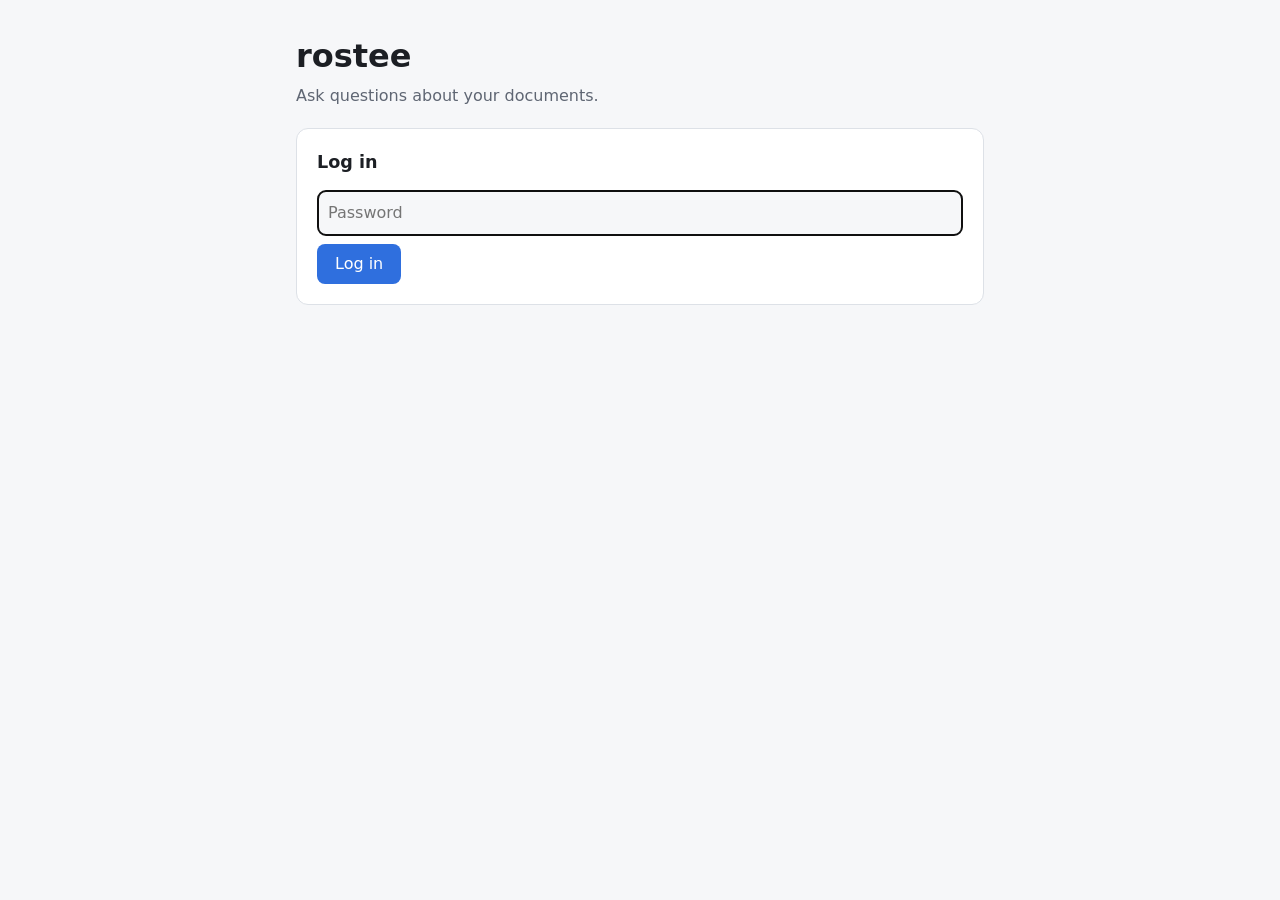
==== frontend/login.html @ 7ea6cb93 "feat(deploy): add login page, upload size limit, Docker image and Render blueprint - Login: one shar" ====
<!doctype html>
<html lang="en">
<head>
  <meta charset="utf-8">
  <meta name="viewport" content="width=device-width, initial-scale=1">
  <title>rostee · log in</title>
  <link rel="stylesheet" href="style.css">
</head>
<body>
  <header>
    <h1>rostee</h1>
    <p class="tagline">Ask questions about your documents.</p>
  </header>

  <main>
    <section class="card login">
      <h2>Log in</h2>
      <!-- A plain form post: the server checks the password, sets the login
           cookie and redirects, so this page works without any JavaScript. -->
      <form method="post" action="/login">
        <input type="password" name="password" placeholder="Password"
               autocomplete="current-password" required autofocus>
        <button type="submit">Log in</button>
      </form>
      <p id="error" class="result error" hidden>Wrong password. Try again.</p>
    </section>
  </main>

  <!-- The server sends a wrong password back here as ?error=1. -->
  <script>
    if (new URLSearchParams(location.search).has("error")) {
      document.getElementById("error").hidden = false;
    }
  </script>
</body>
</html>
---- frontend/style.css ----
/* Colors live in variables so dark mode only has to swap them once. */
:root {
  --bg: #f6f7f9;
  --card: #ffffff;
  --text: #1c1f24;
  --muted: #5f6673;
  --border: #dde1e7;
  --accent: #2f6fde;
  --ok: #1f8a4c;
  --bad: #c2362f;
}

@media (prefers-color-scheme: dark) {
  :root {
    --bg: #14161a;
    --card: #1d2026;
    --text: #e6e8eb;
    --muted: #9aa1ad;
    --border: #2e323a;
    --accent: #6b9cff;
    --ok: #4cc27f;
    --bad: #ff6b62;
  }
}

* {
  box-sizing: border-box;
}

body {
  margin: 0;
  font-family: system-ui, sans-serif;
  line-height: 1.5;
  background: var(--bg);
  color: var(--text);
}

header,
main {
  max-width: 720px;
  margin: 0 auto;
  padding: 0 16px;
}

header {
  padding-top: 32px;
}

h1 {
  margin: 0;
}

.tagline {
  margin: 4px 0 8px;
  color: var(--muted);
}

.status {
  font-size: 0.875rem;
  color: var(--muted);
}

.status.ok {
  color: var(--ok);
}

.status.down {
  color: var(--bad);
}

.card {
  margin: 20px 0;
  padding: 20px;
  background: var(--card);
  border: 1px solid var(--border);
  border-radius: 12px;
}

h2 {
  margin-top: 0;
  font-size: 1.1rem;
}

form {
  display: flex;
  flex-wrap: wrap;
  gap: 8px;
}

textarea,
input[type="password"] {
  width: 100%;
  padding: 10px;
  font: inherit;
  color: var(--text);
  background: var(--bg);
  border: 1px solid var(--border);
  border-radius: 8px;
  resize: vertical;
}

button {
  padding: 8px 18px;
  font: inherit;
  color: #fff;
  background: var(--accent);
  border: 0;
  border-radius: 8px;
  cursor: pointer;
}

button:disabled {
  opacity: 0.6;
  cursor: wait;
}

.result,
.answer {
  margin: 12px 0 0;
  white-space: pre-wrap;
}

.error {
  color: var(--bad);
}

/* Log out sits in the header as a quiet text button, not a big blue one. */
.logout {
  display: inline;
  margin-left: 12px;
}

button.link {
  padding: 0;
  font-size: 0.875rem;
  color: var(--muted);
  background: none;
  text-decoration: underline;
}

.sources {
  margin: 12px 0 0;
  padding-left: 20px;
  font-size: 0.9rem;
  color: var(--muted);
}
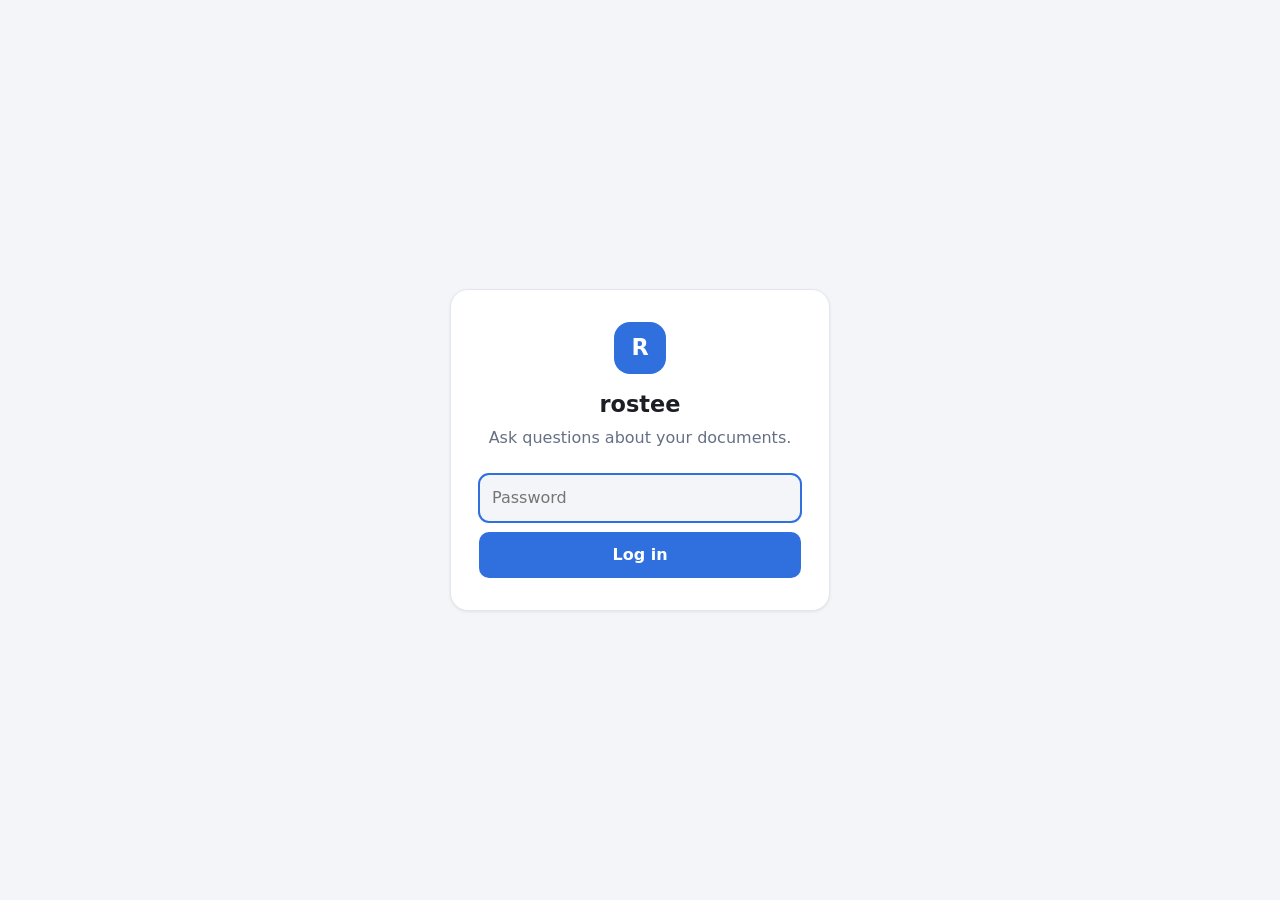
==== commit 0dc4e0ce: "feat(frontend): messenger-style chat UI with inline citations - Chat bubbles (you on the right, rost" ====
--- a/frontend/login.html
+++ b/frontend/login.html
@@ -6,24 +6,19 @@
   <title>rostee · log in</title>
   <link rel="stylesheet" href="style.css">
 </head>
-<body>
-  <header>
+<body class="login-page">
+  <main class="login-card">
+    <span class="logo" aria-hidden="true">R</span>
     <h1>rostee</h1>
     <p class="tagline">Ask questions about your documents.</p>
-  </header>
-
-  <main>
-    <section class="card login">
-      <h2>Log in</h2>
-      <!-- A plain form post: the server checks the password, sets the login
-           cookie and redirects, so this page works without any JavaScript. -->
-      <form method="post" action="/login">
-        <input type="password" name="password" placeholder="Password"
-               autocomplete="current-password" required autofocus>
-        <button type="submit">Log in</button>
-      </form>
-      <p id="error" class="result error" hidden>Wrong password. Try again.</p>
-    </section>
+    <!-- A plain form post: the server checks the password, sets the login
+         cookie and redirects, so this page works without any JavaScript. -->
+    <form method="post" action="/login">
+      <input type="password" name="password" placeholder="Password" aria-label="Password"
+             autocomplete="current-password" required autofocus>
+      <button type="submit" class="primary">Log in</button>
+    </form>
+    <p id="error" class="error" hidden>Wrong password. Try again.</p>
   </main>
 
   <!-- The server sends a wrong password back here as ?error=1. -->
--- a/frontend/style.css
+++ b/frontend/style.css
@@ -1,25 +1,29 @@
 /* Colors live in variables so dark mode only has to swap them once. */
 :root {
-  --bg: #f6f7f9;
-  --card: #ffffff;
-  --text: #1c1f24;
-  --muted: #5f6673;
-  --border: #dde1e7;
-  --accent: #2f6fde;
+  --bg: #f4f5f8;
+  --surface: #ffffff;
+  --text: #1b1e24;
+  --muted: #667085;
+  --border: #e3e6ec;
+  --accent: #2f6fde;       /* user bubbles, buttons, logo */
+  --accent-text: #2f6fde;  /* accent used as text on a plain surface */
   --ok: #1f8a4c;
   --bad: #c2362f;
+  --shadow: 0 1px 3px rgba(16, 24, 40, 0.08);
 }
 
 @media (prefers-color-scheme: dark) {
   :root {
-    --bg: #14161a;
-    --card: #1d2026;
-    --text: #e6e8eb;
+    --bg: #0f1115;
+    --surface: #181b21;
+    --text: #e7e9ee;
     --muted: #9aa1ad;
-    --border: #2e323a;
-    --accent: #6b9cff;
+    --border: #2a2e36;
+    --accent: #3b6fe0;      /* dark enough for white text to stay readable */
+    --accent-text: #8fb0ff; /* lighter, so it reads on the dark surface */
     --ok: #4cc27f;
     --bad: #ff6b62;
+    --shadow: none;
   }
 }
 
@@ -29,118 +33,389 @@
 
 body {
   margin: 0;
-  font-family: system-ui, sans-serif;
+  font-family: system-ui, -apple-system, "Segoe UI", sans-serif;
   line-height: 1.5;
   background: var(--bg);
   color: var(--text);
 }
 
-header,
-main {
-  max-width: 720px;
-  margin: 0 auto;
+button {
+  font: inherit;
+  border: 0;
+  cursor: pointer;
+}
+
+button:disabled {
+  opacity: 0.5;
+  cursor: not-allowed;
+}
+
+.logo {
+  display: grid;
+  place-items: center;
+  flex: none;
+  width: 38px;
+  height: 38px;
+  border-radius: 12px;
+  background: var(--accent);
+  color: #fff;
+  font-weight: 700;
+}
+
+/* --- Chat page ----------------------------------------------------------- */
+
+/* Full-height column: header, scrolling messages, chat bar pinned at the bottom.
+   dvh, not vh: on phones vh ignores the browser's toolbar and hides the chat bar. */
+.chat-page {
+  display: flex;
+  flex-direction: column;
+  height: 100dvh;
+}
+
+.topbar {
+  display: flex;
+  align-items: center;
+  justify-content: space-between;
+  padding: 12px 20px;
+  background: var(--surface);
+  border-bottom: 1px solid var(--border);
+}
+
+.brand {
+  display: flex;
+  align-items: center;
+  gap: 12px;
+}
+
+.brand h1 {
+  margin: 0;
+  font-size: 1.05rem;
+  line-height: 1.2;
+}
+
+.status {
+  font-size: 0.8rem;
+  color: var(--muted);
+}
+
+/* The little colored dot before "Online". */
+.status::before {
+  content: "";
+  display: inline-block;
+  width: 7px;
+  height: 7px;
+  margin-right: 6px;
+  border-radius: 50%;
+  background: var(--muted);
+  vertical-align: middle;
+}
+
+.status.ok::before {
+  background: var(--ok);
+}
+
+.status.down::before {
+  background: var(--bad);
+}
+
+button.link {
+  padding: 6px 10px;
+  border-radius: 8px;
+  background: none;
+  color: var(--muted);
+  font-size: 0.875rem;
+}
+
+button.link:hover {
+  background: var(--bg);
+  color: var(--text);
+}
+
+.messages {
+  flex: 1;
+  overflow-y: auto;
+  padding: 24px 16px 8px;
+}
+
+.msg {
+  display: flex;
+  align-items: flex-end;
+  gap: 10px;
+  max-width: 760px;
+  margin: 0 auto 14px;
+}
+
+.msg.user {
+  justify-content: flex-end;
+}
+
+.avatar {
+  display: grid;
+  place-items: center;
+  flex: none;
+  width: 30px;
+  height: 30px;
+  border-radius: 10px;
+  background: var(--accent);
+  color: #fff;
+  font-size: 0.8rem;
+  font-weight: 700;
+}
+
+.bubble {
+  max-width: min(85%, 620px);
+  padding: 10px 14px;
+  border-radius: 18px;
+  overflow-wrap: anywhere;
+}
+
+/* The squared-off corner points at whoever is talking, like in Messenger. */
+.msg.bot .bubble {
+  background: var(--surface);
+  border: 1px solid var(--border);
+  border-bottom-left-radius: 6px;
+  box-shadow: var(--shadow);
+}
+
+.msg.user .bubble {
+  background: var(--accent);
+  color: #fff;
+  border-bottom-right-radius: 6px;
+  white-space: pre-wrap;
+}
+
+.bubble p {
+  margin: 0 0 8px;
+}
+
+.bubble p:last-child {
+  margin-bottom: 0;
+}
+
+.bubble ul {
+  margin: 4px 0 8px;
+  padding-left: 20px;
+}
+
+.cite {
+  margin-left: 1px;
+  color: var(--accent-text);
+  font-size: 0.7rem;
+  font-weight: 600;
+}
+
+.sources {
+  display: flex;
+  flex-direction: column;
+  gap: 4px;
+  margin-top: 10px;
+  padding-top: 8px;
+  border-top: 1px solid var(--border);
+  font-size: 0.82rem;
+}
+
+.sources summary {
+  color: var(--accent-text);
+  cursor: pointer;
+  list-style: none; /* hide the default triangle; ours is below */
+}
+
+.sources summary::-webkit-details-marker {
+  display: none;
+}
+
+.sources summary::before {
+  content: "▸ ";
+}
+
+.sources details[open] summary::before {
+  content: "▾ ";
+}
+
+.excerpt {
+  max-height: 180px;
+  margin: 6px 0 4px;
+  padding: 8px 10px;
+  overflow-y: auto;
+  border-radius: 8px;
+  background: var(--bg);
+  color: var(--muted);
+  white-space: pre-wrap;
+}
+
+/* Three bouncing dots while rostee is thinking. */
+.typing {
+  display: inline-flex;
+  gap: 4px;
+  padding: 6px 0;
+  vertical-align: middle;
+}
+
+.typing span {
+  width: 7px;
+  height: 7px;
+  border-radius: 50%;
+  background: var(--muted);
+  animation: bounce 1.2s infinite ease-in-out;
+}
+
+.typing span:nth-child(2) {
+  animation-delay: 0.15s;
+}
+
+.typing span:nth-child(3) {
+  animation-delay: 0.3s;
+}
+
+@keyframes bounce {
+  0%, 80%, 100% {
+    opacity: 0.3;
+    transform: translateY(0);
+  }
+  40% {
+    opacity: 1;
+    transform: translateY(-3px);
+  }
+}
+
+.typing-label {
+  margin-left: 8px;
+  color: var(--muted);
+  font-size: 0.875rem;
+}
+
+.composer {
+  display: flex;
+  align-items: flex-end;
+  gap: 8px;
+  width: calc(100% - 32px);
+  max-width: 760px;
+  margin: 0 auto 6px;
+  padding: 8px;
+  background: var(--surface);
+  border: 1px solid var(--border);
+  border-radius: 18px;
+  box-shadow: var(--shadow);
+}
+
+.composer:focus-within {
+  border-color: var(--accent);
+}
+
+.composer textarea {
+  flex: 1;
+  max-height: 160px;
+  padding: 8px 4px;
+  border: 0;
+  outline: none;
+  resize: none;
+  background: transparent;
+  color: var(--text);
+  font: inherit;
+}
+
+.attach,
+.send {
+  display: grid;
+  place-items: center;
+  flex: none;
+  width: 38px;
+  height: 38px;
+  border-radius: 12px;
+}
+
+.attach {
+  color: var(--muted);
+  cursor: pointer;
+}
+
+.attach:hover {
+  background: var(--bg);
+  color: var(--text);
+}
+
+.send {
+  background: var(--accent);
+  color: #fff;
+}
+
+.hint {
+  margin: 0 0 12px;
   padding: 0 16px;
-}
-
-header {
-  padding-top: 32px;
-}
-
-h1 {
+  color: var(--muted);
+  font-size: 0.75rem;
+  text-align: center;
+}
+
+/* --- Login page ---------------------------------------------------------- */
+
+.login-page {
+  display: grid;
+  place-items: center;
+  min-height: 100dvh;
+  padding: 16px;
+}
+
+.login-card {
+  width: 100%;
+  max-width: 380px;
+  padding: 32px 28px;
+  background: var(--surface);
+  border: 1px solid var(--border);
+  border-radius: 18px;
+  box-shadow: var(--shadow);
+  text-align: center;
+}
+
+.login-card .logo {
+  width: 52px;
+  height: 52px;
+  margin: 0 auto 14px;
+  border-radius: 16px;
+  font-size: 1.4rem;
+}
+
+.login-card h1 {
   margin: 0;
+  font-size: 1.4rem;
 }
 
 .tagline {
-  margin: 4px 0 8px;
-  color: var(--muted);
-}
-
-.status {
+  margin: 4px 0 0;
+  color: var(--muted);
+}
+
+.login-card form {
+  display: flex;
+  flex-direction: column;
+  gap: 10px;
+  margin-top: 24px;
+}
+
+.login-card input {
+  padding: 11px 12px;
+  border: 1px solid var(--border);
+  border-radius: 10px;
+  background: var(--bg);
+  color: var(--text);
+  font: inherit;
+}
+
+.login-card input:focus {
+  outline: 2px solid var(--accent);
+  outline-offset: -1px;
+}
+
+.primary {
+  padding: 11px;
+  border-radius: 10px;
+  background: var(--accent);
+  color: #fff;
+  font-weight: 600;
+}
+
+.error {
+  margin: 12px 0 0;
+  color: var(--bad);
   font-size: 0.875rem;
-  color: var(--muted);
-}
-
-.status.ok {
-  color: var(--ok);
-}
-
-.status.down {
-  color: var(--bad);
-}
-
-.card {
-  margin: 20px 0;
-  padding: 20px;
-  background: var(--card);
-  border: 1px solid var(--border);
-  border-radius: 12px;
-}
-
-h2 {
-  margin-top: 0;
-  font-size: 1.1rem;
-}
-
-form {
-  display: flex;
-  flex-wrap: wrap;
-  gap: 8px;
-}
-
-textarea,
-input[type="password"] {
-  width: 100%;
-  padding: 10px;
-  font: inherit;
-  color: var(--text);
-  background: var(--bg);
-  border: 1px solid var(--border);
-  border-radius: 8px;
-  resize: vertical;
-}
-
-button {
-  padding: 8px 18px;
-  font: inherit;
-  color: #fff;
-  background: var(--accent);
-  border: 0;
-  border-radius: 8px;
-  cursor: pointer;
-}
-
-button:disabled {
-  opacity: 0.6;
-  cursor: wait;
-}
-
-.result,
-.answer {
-  margin: 12px 0 0;
-  white-space: pre-wrap;
-}
-
-.error {
-  color: var(--bad);
-}
-
-/* Log out sits in the header as a quiet text button, not a big blue one. */
-.logout {
-  display: inline;
-  margin-left: 12px;
-}
-
-button.link {
-  padding: 0;
-  font-size: 0.875rem;
-  color: var(--muted);
-  background: none;
-  text-decoration: underline;
-}
-
-.sources {
-  margin: 12px 0 0;
-  padding-left: 20px;
-  font-size: 0.9rem;
-  color: var(--muted);
-}
+}
